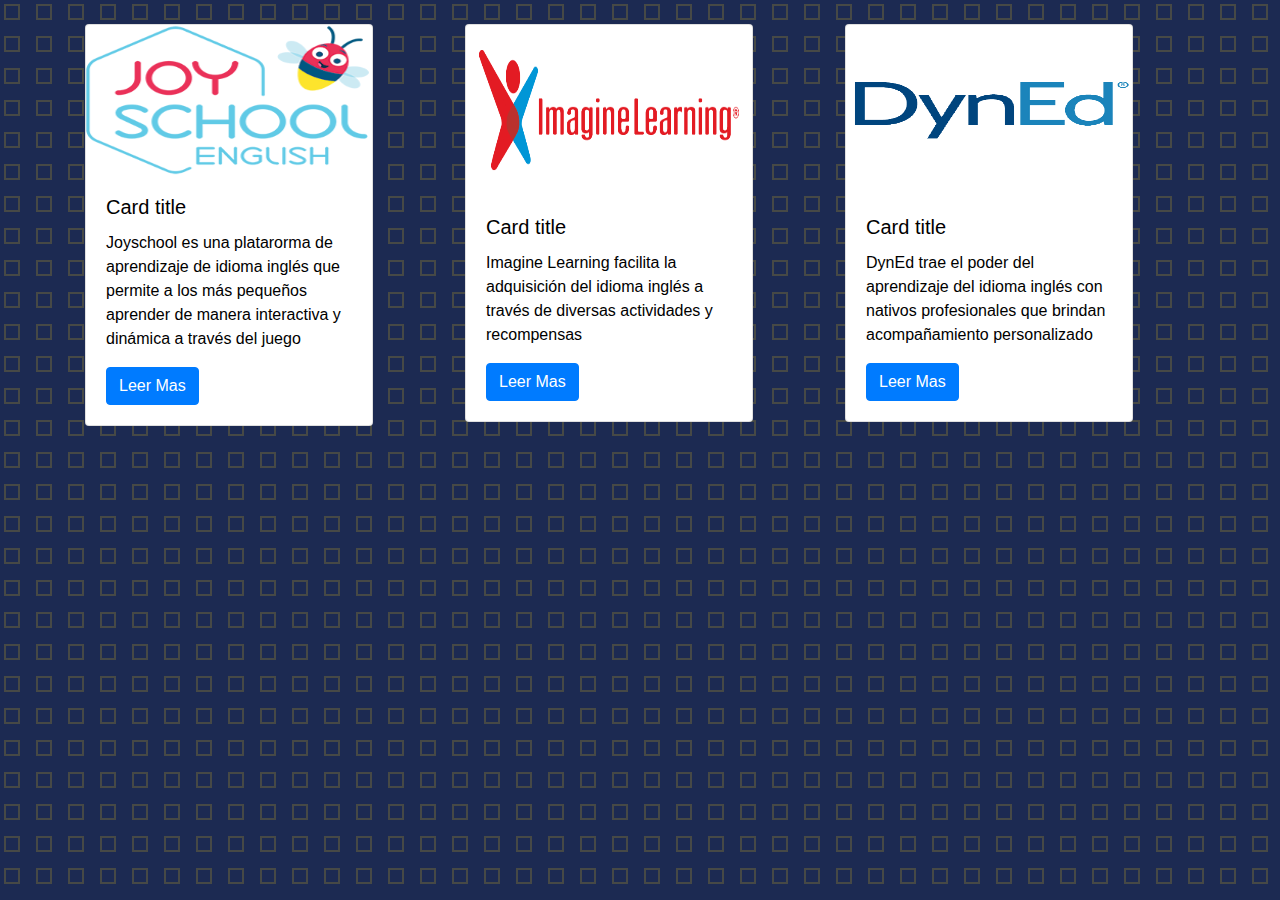
==== plataformas.html @ 52cc301a "Add files via upload" ====
<!DOCTYPE html>
<html lang="en">
<head>
    <meta charset="UTF-8">
    <meta http-equiv="X-UA-Compatible" content="IE=edge">
    <meta name="viewport" content="width=device-width, initial-scale=1.0">
    <title>Plataformas bilingües</title>
    <link rel="stylesheet" href="https://stackpath.bootstrapcdn.com/bootstrap/4.4.1/css/bootstrap.min.css" integrity="sha384-Vkoo8x4CGsO3+Hhxv8T/Q5PaXtkKtu6ug5TOeNV6gBiFeWPGFN9MuhOf23Q9Ifjh" crossorigin="anonymous">
    <style>
        body{
            background: #1C2A52;
            color: black;
            background-image: url("data:image/svg+xml,%3Csvg xmlns='http://www.w3.org/2000/svg' width='32' height='32' viewBox='0 0 32 32'%3E%3Cg fill-rule='evenodd'%3E%3Cg id='Artboard-5' fill='%23f0c213' fill-opacity='0.2' fill-rule='nonzero'%3E%3Cpath d='M6 18h12V6H6v12zM4 4h16v16H4V4z'/%3E%3C/g%3E%3C/g%3E%3C/svg%3E");
            font-size: 16px;
            font-family: 'Oswald', sans-serif;

        }
    </style>
</head>
<body>
    <div class="container mt-4">
        <div class="row">
            <div class="col">
                <div class="card" style="width: 18rem;">
                    <img src="img/news2.png" height="150" class="card-img-top" alt="...">
                    <div class="card-body">
                        <h5 class="card-title">Card title</h5>
                        <p class="card-text">Joyschool es una platarorma de aprendizaje de idioma inglés que permite a los más pequeños aprender de manera interactiva y dinámica a través del juego</p>
                        <a href="https://joyschoolenglish.com/" class="btn btn-primary">Leer Mas</a>
                    </div>
                </div>
            </div>
            <div class="col">
                <div class="card" style="width: 18rem;">
                    <img src="img/news3.png" height="170" class="card-img-top" alt="...">
                    <div class="card-body">
                        <h5 class="card-title">Card title</h5>
                        <p class="card-text">Imagine Learning facilita la adquisición del idioma inglés a través de diversas  actividades y recompensas</p>
                        <a href="https://www.imaginelearning.com/" class="btn btn-primary">Leer Mas</a>
                    </div>
                </div>
            </div>
            <div class="col">
                <div class="card" style="width: 18rem;">
                    <img src="img/news4.png" height="170"  class="card-img-top" alt="...">
                    <div class="card-body">
                        <h5 class="card-title">Card title</h5>
                        <p class="card-text">DynEd trae el poder del aprendizaje del idioma inglés con nativos profesionales que brindan acompañamiento personalizado</p>
                        <a href="https://www.dyned.com/" class="btn btn-primary">Leer Mas</a>
                    </div>
                </div>
            </div>
        </div>
    </div>



</body>
</html>
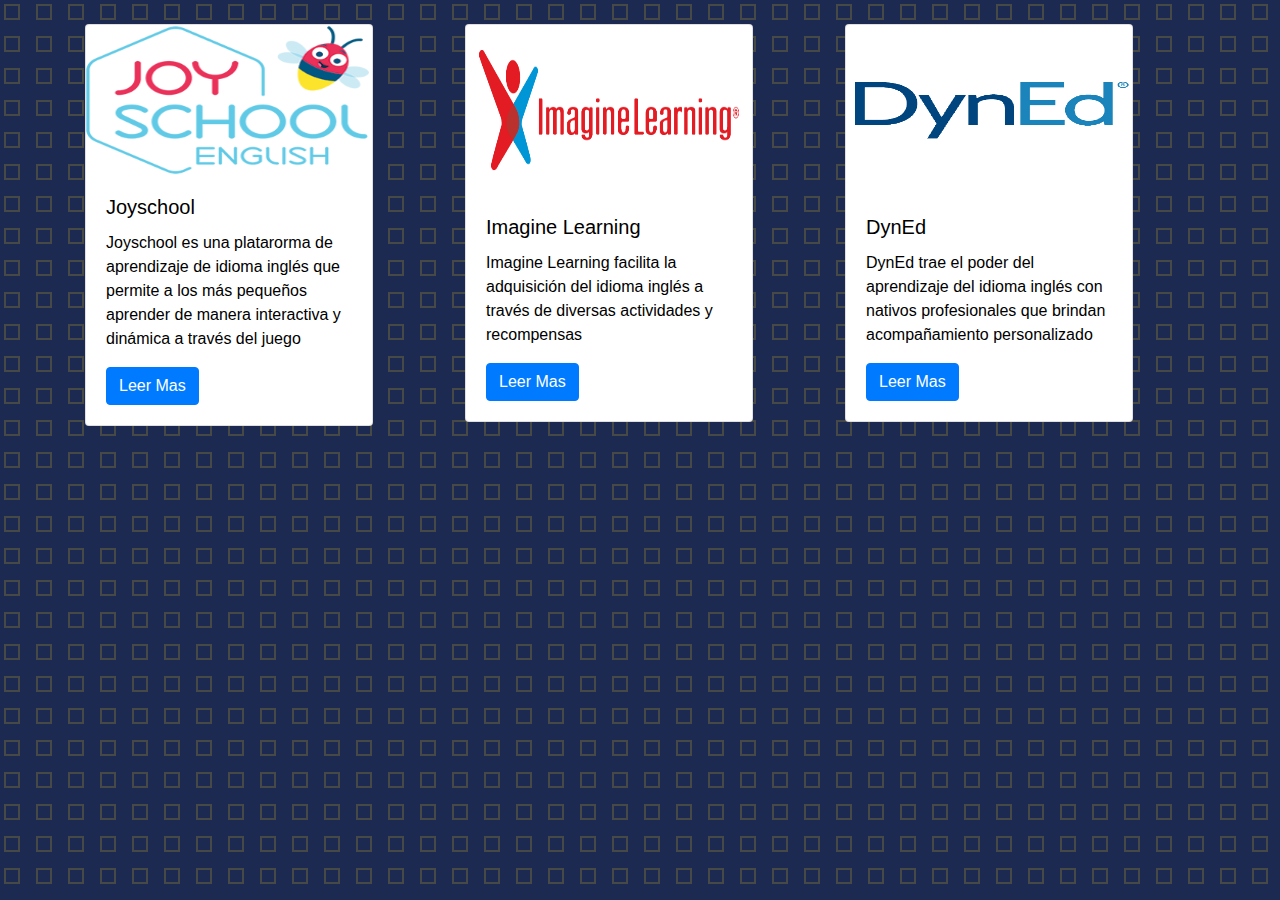
==== commit 060f6c7d: "Update plataformas.html" ====
--- a/plataformas.html
+++ b/plataformas.html
@@ -24,7 +24,7 @@
                 <div class="card" style="width: 18rem;">
                     <img src="img/news2.png" height="150" class="card-img-top" alt="...">
                     <div class="card-body">
-                        <h5 class="card-title">Card title</h5>
+                        <h5 class="card-title">Joyschool</h5>
                         <p class="card-text">Joyschool es una platarorma de aprendizaje de idioma inglés que permite a los más pequeños aprender de manera interactiva y dinámica a través del juego</p>
                         <a href="https://joyschoolenglish.com/" class="btn btn-primary">Leer Mas</a>
                     </div>
@@ -34,7 +34,7 @@
                 <div class="card" style="width: 18rem;">
                     <img src="img/news3.png" height="170" class="card-img-top" alt="...">
                     <div class="card-body">
-                        <h5 class="card-title">Card title</h5>
+                        <h5 class="card-title">Imagine Learning</h5>
                         <p class="card-text">Imagine Learning facilita la adquisición del idioma inglés a través de diversas  actividades y recompensas</p>
                         <a href="https://www.imaginelearning.com/" class="btn btn-primary">Leer Mas</a>
                     </div>
@@ -44,7 +44,7 @@
                 <div class="card" style="width: 18rem;">
                     <img src="img/news4.png" height="170"  class="card-img-top" alt="...">
                     <div class="card-body">
-                        <h5 class="card-title">Card title</h5>
+                        <h5 class="card-title">DynEd</h5>
                         <p class="card-text">DynEd trae el poder del aprendizaje del idioma inglés con nativos profesionales que brindan acompañamiento personalizado</p>
                         <a href="https://www.dyned.com/" class="btn btn-primary">Leer Mas</a>
                     </div>
@@ -56,4 +56,4 @@
 
 
 </body>
-</html>+</html>
